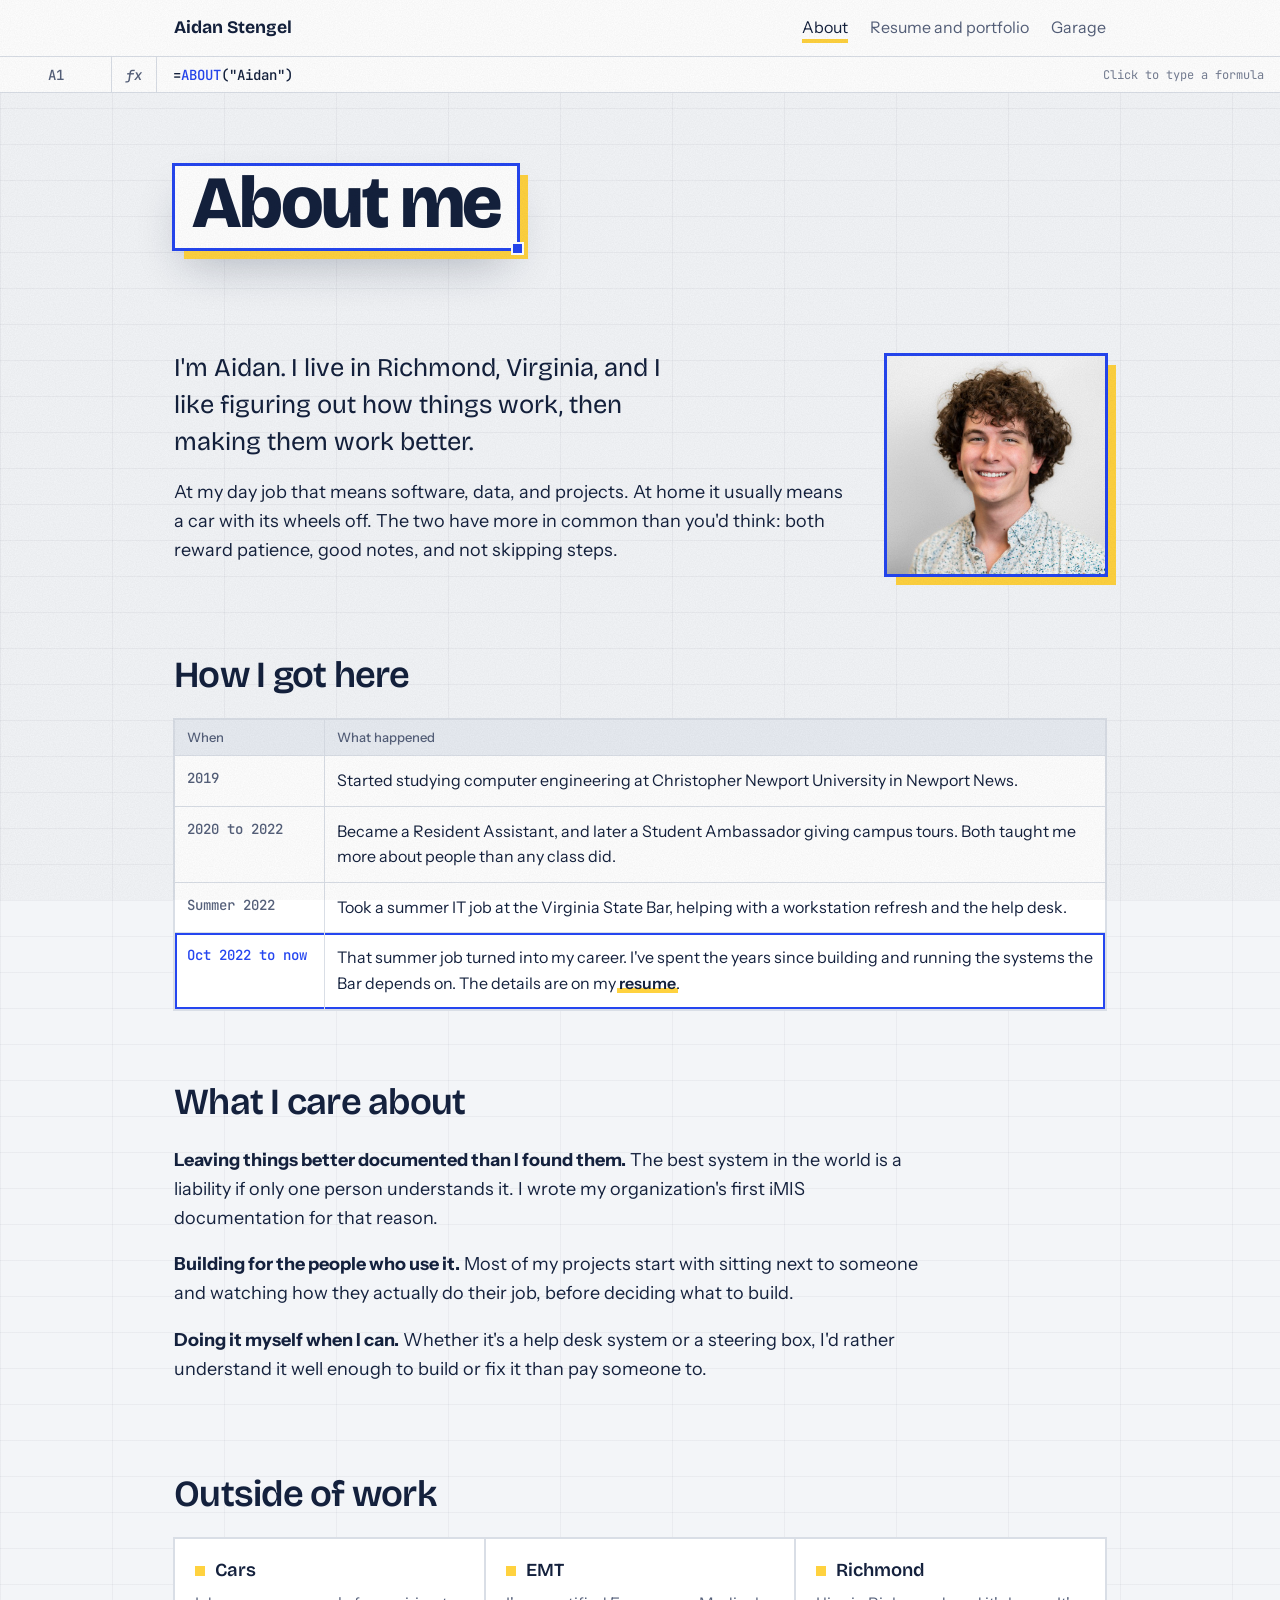
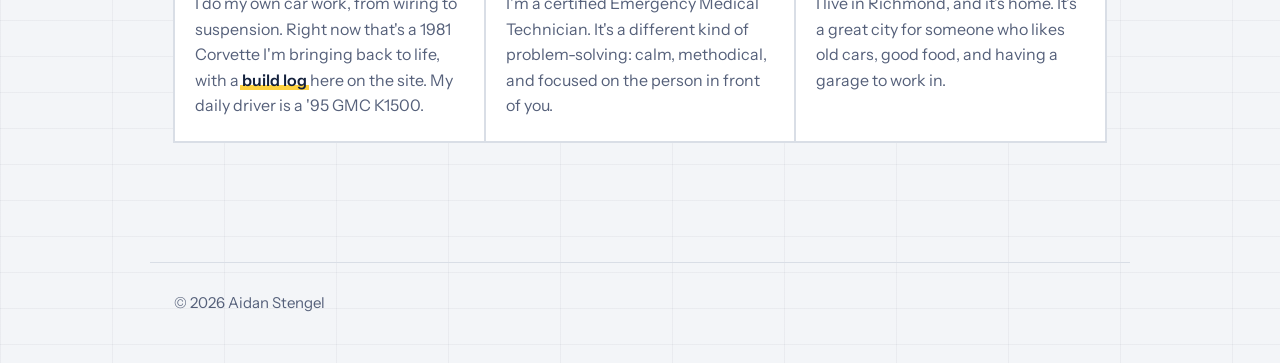
==== about/index.html @ f48df436 "Preview: About page (story, values, outside of work), About in nav and command bar Co-Authored-By: C" ====
<!DOCTYPE html>
<html lang="en">
<head>
  <meta charset="utf-8">
  <meta name="viewport" content="width=device-width, initial-scale=1">
  <title>About · Aidan Stengel</title>
  <meta name="description" content="Who Aidan Stengel is beyond the resume: how he got into IT, what he cares about, and what he does outside of work in Richmond, Virginia.">
  <meta property="og:type" content="profile">
  <meta property="og:site_name" content="Aidan Stengel">
  <meta property="og:title" content="About Aidan Stengel">
  <meta property="og:description" content="How I got here, what I care about, and what I do outside of work.">
  <meta property="og:url" content="https://aidanstengel.com/about/">
  <meta property="og:image" content="https://aidanstengel.com/assets/img/og.png">
  <meta name="twitter:card" content="summary_large_image">
  <link rel="canonical" href="https://aidanstengel.com/about/">
  <link rel="icon" href="/favicon.ico" sizes="48x48">
  <link rel="icon" href="/assets/img/favicon.svg" type="image/svg+xml">
  <link rel="icon" href="/assets/img/favicon-96.png" type="image/png" sizes="96x96">
  <link rel="apple-touch-icon" href="/assets/img/apple-touch-icon.png">
  <link rel="preconnect" href="https://fonts.googleapis.com">
  <link rel="preconnect" href="https://fonts.gstatic.com" crossorigin>
  <link href="https://fonts.googleapis.com/css2?family=Bricolage+Grotesque:opsz,wght@12..96,400;12..96,600;12..96,800&family=Instrument+Sans:wght@400;500;600&family=JetBrains+Mono:wght@400;500&display=swap" rel="stylesheet">
  <link rel="stylesheet" href="/assets/site.css">
  <style>
    .about-intro { display: grid; grid-template-columns: 1fr 220px; gap: 40px; align-items: start; }
    .about-intro img {
      width: 220px; height: 220px; object-fit: cover; margin-top: 6px;
      outline: 3px solid var(--cobalt); outline-offset: -1px; box-shadow: 10px 10px 0 var(--select);
    }
    .about-intro .lead { font: 400 clamp(1.3rem, 2.4vw, 1.6rem)/1.45 var(--display); margin: 0 0 18px; max-width: 32ch; }

    /* "How I got here" as a small timeline sheet */
    .path { width: 100%; border-collapse: collapse; background: #fff; box-shadow: 0 0 0 1px var(--grid); }
    .path th { text-align: left; font: 500 13px/1.3 var(--body); color: var(--soft); background: #E8ECF2; padding: 9px 12px; border: 1px solid var(--grid); }
    .path td { padding: 12px; border: 1px solid var(--grid); vertical-align: top; font-size: 16px; }
    .path td:first-child { width: 150px; font: 500 14px/1.5 var(--mono); color: var(--soft); white-space: nowrap; }
    .path tr.now td { box-shadow: inset 0 3px 0 -1px var(--cobalt), inset 0 -3px 0 -1px var(--cobalt); }
    .path tr.now td:first-child { box-shadow: inset 3px 3px 0 -1px var(--cobalt), inset 0 -3px 0 -1px var(--cobalt); color: var(--cobalt); }
    .path tr.now td:last-child { box-shadow: inset -3px 3px 0 -1px var(--cobalt), inset 0 -3px 0 -1px var(--cobalt); }

    /* Outside of work: a few cells, one per interest */
    .life { display: grid; grid-template-columns: repeat(auto-fit, minmax(260px, 1fr)); gap: 0; background: #fff; box-shadow: 0 0 0 1px var(--grid); }
    .life > div { padding: 20px 20px 22px; border: 1px solid var(--grid); }
    .life h3 { margin: 0 0 8px; font: 600 1.15rem/1.3 var(--display); display: flex; align-items: center; gap: 10px; }
    .life h3::before { content: ""; width: 10px; height: 10px; background: var(--select); flex: none; }
    .life p { margin: 0; color: var(--soft); font-size: 16px; }

    @media (max-width: 760px) {
      .about-intro { grid-template-columns: 1fr; }
      .about-intro img { width: 150px; height: 150px; order: -1; }
      .path td:first-child { width: auto; white-space: normal; }
    }
  </style>
</head>
<body>

<header class="topbar">
  <div class="in">
    <a class="home" href="/">Aidan Stengel</a>
    <nav aria-label="Site">
      <a href="/about/" aria-current="page">About</a>
      <a href="/resume/">Resume<span class="long"> and portfolio</span></a>
      <a href="/garage/">Garage</a>
    </nav>
  </div>
</header>

<div class="sheetbar" aria-hidden="true"><div class="ref">A1</div><div class="fx">fx</div><div class="expr">=<span class="fn">ABOUT</span>("Aidan")</div></div>

<div class="page-head">
  <h1>About me</h1>
</div>

<main>
  <section class="about-intro" aria-label="Introduction">
    <div class="prose">
      <p class="lead">I'm Aidan. I live in Richmond, Virginia, and I like figuring out how things work, then making them work better.</p>
      <p>At my day job that means software, data, and projects. At home it usually means a car with its wheels off. The two have more in common than you'd think: both reward patience, good notes, and not skipping steps.</p>
    </div>
    <img src="/assets/img/headshot.jpg" alt="Aidan Stengel" width="220" height="220">
  </section>

  <section aria-labelledby="path-h">
    <h2 id="path-h">How I got here</h2>
    <table class="path">
      <thead><tr><th scope="col">When</th><th scope="col">What happened</th></tr></thead>
      <tbody>
        <tr><td>2019</td><td>Started studying computer engineering at Christopher Newport University in Newport News.</td></tr>
        <tr><td>2020 to 2022</td><td>Became a Resident Assistant, and later a Student Ambassador giving campus tours. Both taught me more about people than any class did.</td></tr>
        <tr><td>Summer 2022</td><td>Took a summer IT job at the Virginia State Bar, helping with a workstation refresh and the help desk.</td></tr>
        <tr class="now"><td>Oct 2022 to now</td><td>That summer job turned into my career. I've spent the years since building and running the systems the Bar depends on. The details are on my <a href="/resume/">resume</a>.</td></tr>
      </tbody>
    </table>
  </section>

  <section class="prose" aria-labelledby="care-h">
    <h2 id="care-h">What I care about</h2>
    <p><strong>Leaving things better documented than I found them.</strong> The best system in the world is a liability if only one person understands it. I wrote my organization's first iMIS documentation for that reason.</p>
    <p><strong>Building for the people who use it.</strong> Most of my projects start with sitting next to someone and watching how they actually do their job, before deciding what to build.</p>
    <p><strong>Doing it myself when I can.</strong> Whether it's a help desk system or a steering box, I'd rather understand it well enough to build or fix it than pay someone to.</p>
  </section>

  <section aria-labelledby="life-h">
    <h2 id="life-h">Outside of work</h2>
    <div class="life">
      <div>
        <h3>Cars</h3>
        <p>I do my own car work, from wiring to suspension. Right now that's a 1981 Corvette I'm bringing back to life, with a <a href="/garage/">build log</a> here on the site. My daily driver is a '95 GMC K1500.</p>
      </div>
      <div>
        <h3>EMT</h3>
        <p>I'm a certified Emergency Medical Technician. It's a different kind of problem-solving: calm, methodical, and focused on the person in front of you.</p>
      </div>
      <div>
        <h3>Richmond</h3>
        <p>I live in Richmond, and it's home. It's a great city for someone who likes old cars, good food, and having a garage to work in.</p>
      </div>
    </div>
  </section>
</main>

<footer>
  <span>© <span id="yr"></span> Aidan Stengel</span>
</footer>
<script>document.getElementById('yr').textContent = new Date().getFullYear();</script>
<script src="/assets/cmdbar.js" defer></script>
</body>
</html>
---- assets/site.css ----
/* Shared styles for aidanstengel.com */
:root {
  --paper: #F3F5F8;
  --grid: #D9DEE6;
  --ink: #14213D;
  --soft: #55607A;
  --cobalt: #2546F0;
  --select: #FFD23F;
  --display: "Bricolage Grotesque", system-ui, sans-serif;
  --body: "Instrument Sans", system-ui, sans-serif;
  --mono: "JetBrains Mono", ui-monospace, Menlo, monospace;
}
* { box-sizing: border-box; }
html { -webkit-text-size-adjust: 100%; }
body {
  margin: 0; background: var(--paper); color: var(--ink);
  font: 400 18px/1.6 var(--body);
}
/* any link not styled elsewhere: ink with a yellow underline, never default blue */
a { color: var(--ink); text-decoration-color: var(--select); text-decoration-thickness: 3px; text-underline-offset: 4px; }
:focus-visible { outline: 3px solid var(--cobalt); outline-offset: 3px; }

/* Top bar used on inner pages */
.topbar {
  background: #fff; border-bottom: 1px solid var(--grid);
}
.topbar .in {
  max-width: 980px; margin: 0 auto; padding: 0 24px; height: 56px;
  display: flex; align-items: center; justify-content: space-between; gap: 16px;
}
.topbar .home { font: 700 1.1rem/1 var(--display); color: var(--ink); text-decoration: none; }
.topbar nav { display: flex; gap: 22px; }
.topbar nav a { color: var(--soft); text-decoration: none; font-size: 16px; }
.topbar nav a:hover, .topbar nav a[aria-current="page"] { color: var(--ink); }
.topbar nav a[aria-current="page"] { text-decoration: underline; text-decoration-color: var(--select); text-decoration-thickness: 4px; text-underline-offset: 6px; }

main { max-width: 980px; margin: 0 auto; padding: 0 24px; }
section { padding: 72px 0 0; }
h2 {
  font: 600 clamp(1.7rem, 3.4vw, 2.3rem)/1.1 var(--display);
  letter-spacing: -0.02em; margin: 0 0 24px;
}
.prose p { max-width: 62ch; margin: 0 0 18px; }

/* Row lists (table-like) */
.rows-list { border-top: 2px solid var(--ink); }
.row {
  display: grid; grid-template-columns: minmax(200px, 1fr) 2fr; gap: 24px;
  padding: 24px 0; border-bottom: 1px solid var(--grid);
}
.row h3 { font: 600 1.15rem/1.3 var(--display); margin: 0; }
.row p { margin: 0; color: var(--soft); max-width: 58ch; }
.row .meta { color: var(--soft); font-size: 15px; margin-top: 4px; }

.chips { display: flex; flex-wrap: wrap; gap: 10px 12px; list-style: none; padding: 0; margin: 0; }
.chips li { padding: 7px 14px; background: #fff; border: 1px solid var(--grid); font-size: 16px; }

.page-head { max-width: 980px; margin: 0 auto; padding: 72px 24px 0; }
.page-head h1 {
  font: 800 clamp(2.6rem, 7vw, 4.6rem)/0.95 var(--display);
  letter-spacing: -0.035em; margin: 0 0 16px;
}
.page-head p { color: var(--soft); margin: 0; max-width: 60ch; font-size: 1.15rem; }

footer {
  max-width: 980px; margin: 120px auto 0; padding: 28px 24px 48px;
  border-top: 1px solid var(--grid); color: var(--soft); font-size: 15px;
  display: flex; justify-content: space-between; flex-wrap: wrap; gap: 12px;
}
footer a { color: var(--soft); }

@media (max-width: 700px) {
  .row { grid-template-columns: 1fr; gap: 6px; }
  .topbar nav { gap: 16px; }
}

/* ---------- Garage / blog ---------- */
.spec { width: 100%; border-collapse: collapse; border-top: 2px solid var(--ink); font-size: 16px; }
.spec th, .spec td { text-align: left; vertical-align: top; padding: 12px 14px 12px 0; border-bottom: 1px solid var(--grid); }
.spec th { width: 32%; font: 600 15px/1.4 var(--body); color: var(--soft); }
.spec td { color: var(--ink); }

.stages { list-style: none; padding: 0; margin: 0; border-top: 2px solid var(--ink); counter-reset: st; }
.stages li { counter-increment: st; display: grid; grid-template-columns: 56px 1fr; gap: 16px; padding: 18px 0; border-bottom: 1px solid var(--grid); }
.stages li::before { content: counter(st); font: 800 2rem/1 var(--display); color: var(--cobalt); }
.stages li.now::before { background: var(--select); color: var(--ink); width: 44px; height: 44px; display: grid; place-items: center; }
.stages h3 { margin: 0 0 4px; font: 600 1.15rem/1.3 var(--display); }
.stages p { margin: 0; color: var(--soft); max-width: 62ch; }

.posts { list-style: none; padding: 0; margin: 0; border-top: 2px solid var(--ink); }
.posts li a { display: grid; grid-template-columns: 140px 1fr; gap: 20px; padding: 20px 0; border-bottom: 1px solid var(--grid); color: var(--ink); text-decoration: none; }
.posts time { color: var(--soft); font-size: 15px; padding-top: 3px; }
.posts h3 { margin: 0 0 4px; font: 600 1.25rem/1.25 var(--display); }
.posts p { margin: 0; color: var(--soft); }
.posts li a:hover h3 { text-decoration: underline; text-decoration-color: var(--cobalt); text-underline-offset: 4px; }

.article { max-width: 68ch; }
.article p, .article li { font-size: 19px; line-height: 1.7; }
.article h2 { margin-top: 48px; }
.article ul { padding-left: 22px; }
.article .byline { color: var(--soft); font-size: 16px; margin: 0 0 32px; }
.backlink {
  display: inline-block; margin-top: 48px; padding: 10px 18px; background: var(--ink); color: #fff;
  text-decoration: none; font-weight: 600; font-size: 16px; transition: transform .15s, box-shadow .15s;
}
.backlink:hover, .backlink:focus-visible { transform: translate(-2px, -2px); box-shadow: 4px 4px 0 var(--select); }

@media (max-width: 700px) {
  .posts li a { grid-template-columns: 1fr; gap: 4px; }
  .spec th { width: 40%; }
}

/* Photos */
.hero-photo { max-width: 980px; margin: 40px auto 0; padding: 0 24px; }
.hero-photo img { display: block; width: 100%; height: auto; max-height: 560px; object-fit: cover; border: 1px solid var(--grid); }
figure { margin: 32px 0; }
figure img { display: block; width: 100%; height: auto; border: 1px solid var(--grid); }
figcaption { color: var(--soft); font-size: 15px; margin-top: 8px; }
.gallery { display: grid; grid-template-columns: repeat(auto-fill, minmax(260px, 1fr)); gap: 16px; }
.gallery figure { margin: 0; }
.gallery img { aspect-ratio: 4 / 3; object-fit: cover; }
.thumb { width: 100%; max-width: 240px; height: auto; aspect-ratio: 4 / 3; object-fit: cover; border: 1px solid var(--grid); display: block; margin-top: 12px; }

/* Dyno chart */
.dyno { position: relative; margin: 32px 0; background: #fff; border: 1px solid var(--grid); padding: 18px 18px 14px; }
.dyno svg { display: block; width: 100%; height: auto; font-family: var(--body); }
.dyno .gl { stroke: var(--grid); stroke-width: 1; }
.dyno .base { stroke: var(--soft); stroke-width: 1; }
.dyno .ax { fill: var(--soft); font-size: 13px; }
.dyno .pk { fill: var(--ink); font-size: 14px; font-weight: 600; }
.dyno .lb { fill: var(--ink); font-size: 14px; }
.dyno .xh { stroke: var(--soft); stroke-width: 1; stroke-dasharray: 3 3; }
.dyno-legend { display: flex; gap: 20px; font-size: 15px; color: var(--ink); margin-bottom: 6px; }
.dyno-legend i { display: inline-block; width: 18px; height: 3px; vertical-align: middle; margin-right: 8px; border-radius: 2px; }
.dyno-tip { position: absolute; pointer-events: none; background: var(--ink); color: #fff; font-size: 14px; line-height: 1.45; padding: 8px 12px; min-width: 150px; }
.dyno figcaption { margin-top: 6px; }
.dyno-table { margin-top: 10px; font-size: 15px; }
.dyno-table summary { cursor: pointer; color: var(--cobalt); }
.dyno-table .spec { margin-top: 10px; font-size: 15px; }
.dyno-table .spec th { width: auto; }
.dyno-scroll { overflow-x: auto; }
@media (max-width: 700px) { .dyno-scroll svg { min-width: 620px; } .dyno { padding: 14px 12px 12px; } }

@media (max-width: 520px) { .topbar .long { display: none; } .topbar nav { gap: 16px; } }

/* Faint film grain over every page, so nothing reads as flat color */
body::after {
      content: ""; position: fixed; inset: 0; z-index: 60; pointer-events: none; opacity: .045;
      background-image: url("data:image/svg+xml,%3Csvg xmlns='http://www.w3.org/2000/svg' width='220' height='220'%3E%3Cfilter id='n'%3E%3CfeTurbulence type='fractalNoise' baseFrequency='.85' numOctaves='3' stitchTiles='stitch'/%3E%3CfeColorMatrix values='0 0 0 0 0 0 0 0 0 0 0 0 0 0 0 0 0 0 1.1 0'/%3E%3C/filter%3E%3Crect width='100%25' height='100%25' filter='url(%23n)'/%3E%3C/svg%3E");
    }
@media print { body::after { display: none; } }

/* ---------- Sheet look on every page ---------- */
body {
  background-image:
    linear-gradient(to right, rgba(20,33,61,.045) 1px, transparent 1px),
    linear-gradient(to bottom, rgba(20,33,61,.045) 1px, transparent 1px);
  background-size: 112px 36px;
}
.sheetbar {
  display: flex; height: 36px; background: #fff; border-bottom: 1px solid var(--grid);
  font: 500 14px/1 var(--mono); position: relative; z-index: 2;
}
.sheetbar .ref { width: 112px; flex: none; display: grid; place-items: center; border-right: 1px solid var(--grid); color: var(--soft); }
.sheetbar .fx { padding: 0 14px; display: grid; place-items: center; border-right: 1px solid var(--grid); color: var(--soft); font-style: italic; }
.sheetbar .expr { padding: 0 16px; display: flex; align-items: center; white-space: nowrap; overflow: hidden; color: var(--ink); }
.sheetbar .fn { color: var(--cobalt); }
/* page titles sit in a selected cell, like the name on the home page */
.page-head h1 {
  display: inline-block; background: #fff; padding: 4px 18px 10px;
  outline: 3px solid var(--cobalt); outline-offset: -1px;
  box-shadow: 10px 10px 0 var(--select), 0 24px 48px -12px rgba(20,33,61,.3);
  margin-bottom: 28px; position: relative;
}
.page-head h1::after { content: ""; position: absolute; right: -6px; bottom: -6px; width: 9px; height: 9px; background: var(--cobalt); border: 2px solid #fff; }
@media (max-width: 700px) { .sheetbar .ref { width: 64px; } .sheetbar { font-size: 12.5px; } }
@media print { .sheetbar { display: none; } body { background-image: none; } .page-head h1 { outline: none; box-shadow: none; padding: 0; background: none; } .page-head h1::after { display: none; } }

/* ---------- Case studies ---------- */
.cs-meta { width: 100%; border-collapse: collapse; table-layout: fixed; background: #fff; box-shadow: 0 0 0 1px var(--grid); margin-top: 8px; }
.cs-meta th { font: 500 13px/1.3 var(--body); color: var(--soft); text-align: left; padding: 9px 12px; background: #E8ECF2; border: 1px solid var(--grid); }
.cs-meta td { padding: 12px; border: 1px solid var(--grid); font-size: 16px; vertical-align: top; }
.cs h2 { margin-top: 0; }
.cs .prose p, .cs .prose li { max-width: 66ch; }
.cs .prose ul { padding-left: 22px; }
.versions { list-style: none; padding: 0; margin: 0; display: grid; grid-template-columns: repeat(auto-fit, minmax(240px, 1fr)); gap: 0; box-shadow: 0 0 0 1px var(--grid); background: #fff; }
.versions li { padding: 18px 18px 20px; border: 1px solid var(--grid); }
.versions b { display: block; font: 800 1.6rem/1 var(--display); color: var(--cobalt); margin-bottom: 6px; }
.versions h3 { margin: 0 0 6px; font: 600 1.1rem/1.3 var(--display); }
.versions p { margin: 0; color: var(--soft); font-size: 16px; }
.versions li.now { box-shadow: inset 0 0 0 3px var(--cobalt); }
.todo { background: #FFF3C4; box-shadow: inset 0 -2px 0 var(--select); padding: 0 4px; font-style: normal; color: #6B4E00; }
.cs-next { margin-top: 56px; padding-top: 24px; border-top: 1px solid var(--grid); color: var(--soft); }
@media (max-width: 700px) {
  .cs-meta, .cs-meta tbody, .cs-meta tr { display: block; }
  .cs-meta thead { display: none; }
  .cs-meta td { display: block; border-top: 0; }
  .cs-meta td::before { content: attr(data-label); display: block; font: 500 12px/1.3 var(--body); color: var(--soft); margin-bottom: 4px; }
}
@media print { .todo { background: none; box-shadow: none; } }

/* ---------- Text links: ink with a yellow cell-highlight underline ---------- */
:is(p, li, td, figcaption, summary) > a:not([class]):not(.posts a):not(.item > a) {
  color: var(--ink);
  font-weight: 600;
  text-decoration: none;
  background-image: linear-gradient(var(--select), var(--select));
  background-repeat: no-repeat;
  background-position: 0 100%;
  background-size: 100% 0.32em;
  padding: 0 0.12em;
  margin: 0 -0.12em;
  transition: background-size .18s ease;
}
:is(p, li, td, figcaption, summary) > a:not([class]):not(.posts a):not(.item > a):hover,
:is(p, li, td, figcaption, summary) > a:not([class]):not(.posts a):not(.item > a):focus-visible {
  background-size: 100% 100%;
}
@media print {
  :is(p, li, td, figcaption, summary) > a { background: none !important; font-weight: inherit; }
}

/* ---------- Command bar (the formula bar works) ---------- */
.cmd-ready { position: relative; cursor: text; z-index: 30; }
.cmd-ready:focus-visible { outline: 3px solid var(--cobalt); outline-offset: -3px; }
.cmd-hint { margin-left: auto; padding: 0 16px; display: flex; align-items: center; font: 400 12px/1 var(--mono); color: var(--soft); white-space: nowrap; opacity: .8; }
.cmd-ready:hover .cmd-hint { color: var(--cobalt); opacity: 1; }
.cmd-open .cmd-hint { display: none; }
.cmd-open { box-shadow: inset 0 -2px 0 var(--cobalt); }
.cmd-input { width: 100%; min-width: 16ch; border: 0; outline: 0; background: transparent; font: inherit; color: var(--ink); padding: 0; }
.cmd-pop {
  position: absolute; top: 100%; left: 0; width: min(620px, 100%); z-index: 40;
  background: #fff; box-shadow: 0 0 0 1px var(--grid), 0 18px 40px -12px rgba(20,33,61,.35);
}
.cmd-list { list-style: none; margin: 0; padding: 4px 0; max-height: 60vh; overflow: auto; }
.cmd-list li { display: flex; gap: 14px; align-items: baseline; padding: 8px 14px; cursor: pointer; }
.cmd-list li code { font: 500 14px/1.3 var(--mono); color: var(--cobalt); white-space: nowrap; }
.cmd-list li span { font: 400 14px/1.3 var(--body); color: var(--soft); }
.cmd-list li:hover, .cmd-list li.on { background: #FFF3C4; }
.cmd-msg { font: 500 13px/1.4 var(--mono); color: var(--soft); padding: 0 14px; }
.cmd-msg:not(:empty) { padding: 8px 14px 10px; border-top: 1px solid var(--grid); }
.cmd-msg.err { color: #B42318; }
.cmd-msg.ok { color: #1a7f37; }
@media (max-width: 700px) { .cmd-hint { display: none; } .cmd-list li { flex-direction: column; gap: 2px; } }
@media print { .cmd-hint, .cmd-pop { display: none !important; } }

/* ---------- Diagrams ---------- */
.diagram { margin: 8px 0 0; }
.diagram-scroll { overflow-x: auto; box-shadow: 0 0 0 1px var(--grid); background: #F8F9FB; }
.diagram svg { display: block; width: 100%; height: auto; min-width: 640px; font-family: var(--body); }
.diagram .t { font: 600 16px var(--display); fill: #14213D; }
.diagram .s { font: 400 13.5px var(--body); fill: #55607A; }
.diagram .l { font: 500 12.5px var(--mono); fill: #2546F0; }
.diagram .a { stroke: #14213D; stroke-width: 1.6; }
.diagram figcaption { margin-top: 8px; }

/* ---------- Interaction motion: only in response to a click, tap, or keypress ---------- */
:root { --ease-out: cubic-bezier(.22, 1, .36, 1); --ease-in: cubic-bezier(.55, 0, 1, .45); }

/* Command bar dropdown: grows out of the bar (enter 180ms, exit ~20% shorter) */
.cmd-pop { transform-origin: 0 0; animation: pop-in 180ms var(--ease-out) both; }
.cmd-pop.closing { animation: pop-out 140ms var(--ease-in) both; }
@keyframes pop-in { from { opacity: 0; transform: scale(.95) translateY(-4px); } to { opacity: 1; transform: none; } }
@keyframes pop-out { from { opacity: 1; transform: none; } to { opacity: 0; transform: scale(.95) translateY(-4px); } }
/* rows settle in one after another, 30ms apart */
.cmd-list li { animation: row-in 200ms var(--ease-out) both; animation-delay: calc(var(--i, 0) * 30ms); }
@keyframes row-in { from { opacity: 0; transform: translateY(-3px); } to { opacity: 1; transform: none; } }
/* success pulse */
.cmd-msg.ok, .cmd-msg.err { animation: pulse 420ms var(--ease-out); }
@keyframes pulse { 0% { background: #FFE88A; } 100% { background: transparent; } }

/* Press feedback: scale to 0.97 while held */
.btn, .backlink, .work-item, .cmd-list li { transition-property: transform, box-shadow, background-color; transition-duration: 160ms; transition-timing-function: var(--ease-out); }
.btn:active, .backlink:active { transform: scale(.97) !important; box-shadow: none !important; transition-duration: 80ms; }
.work-item:active { transform: scale(.985) !important; transition-duration: 80ms; }

@media (prefers-reduced-motion: reduce) {
  .cmd-pop, .cmd-pop.closing, .cmd-list li, .cmd-msg.ok, .cmd-msg.err { animation: none !important; }
  .btn:active, .backlink:active, .work-item:active { transform: none !important; }
}
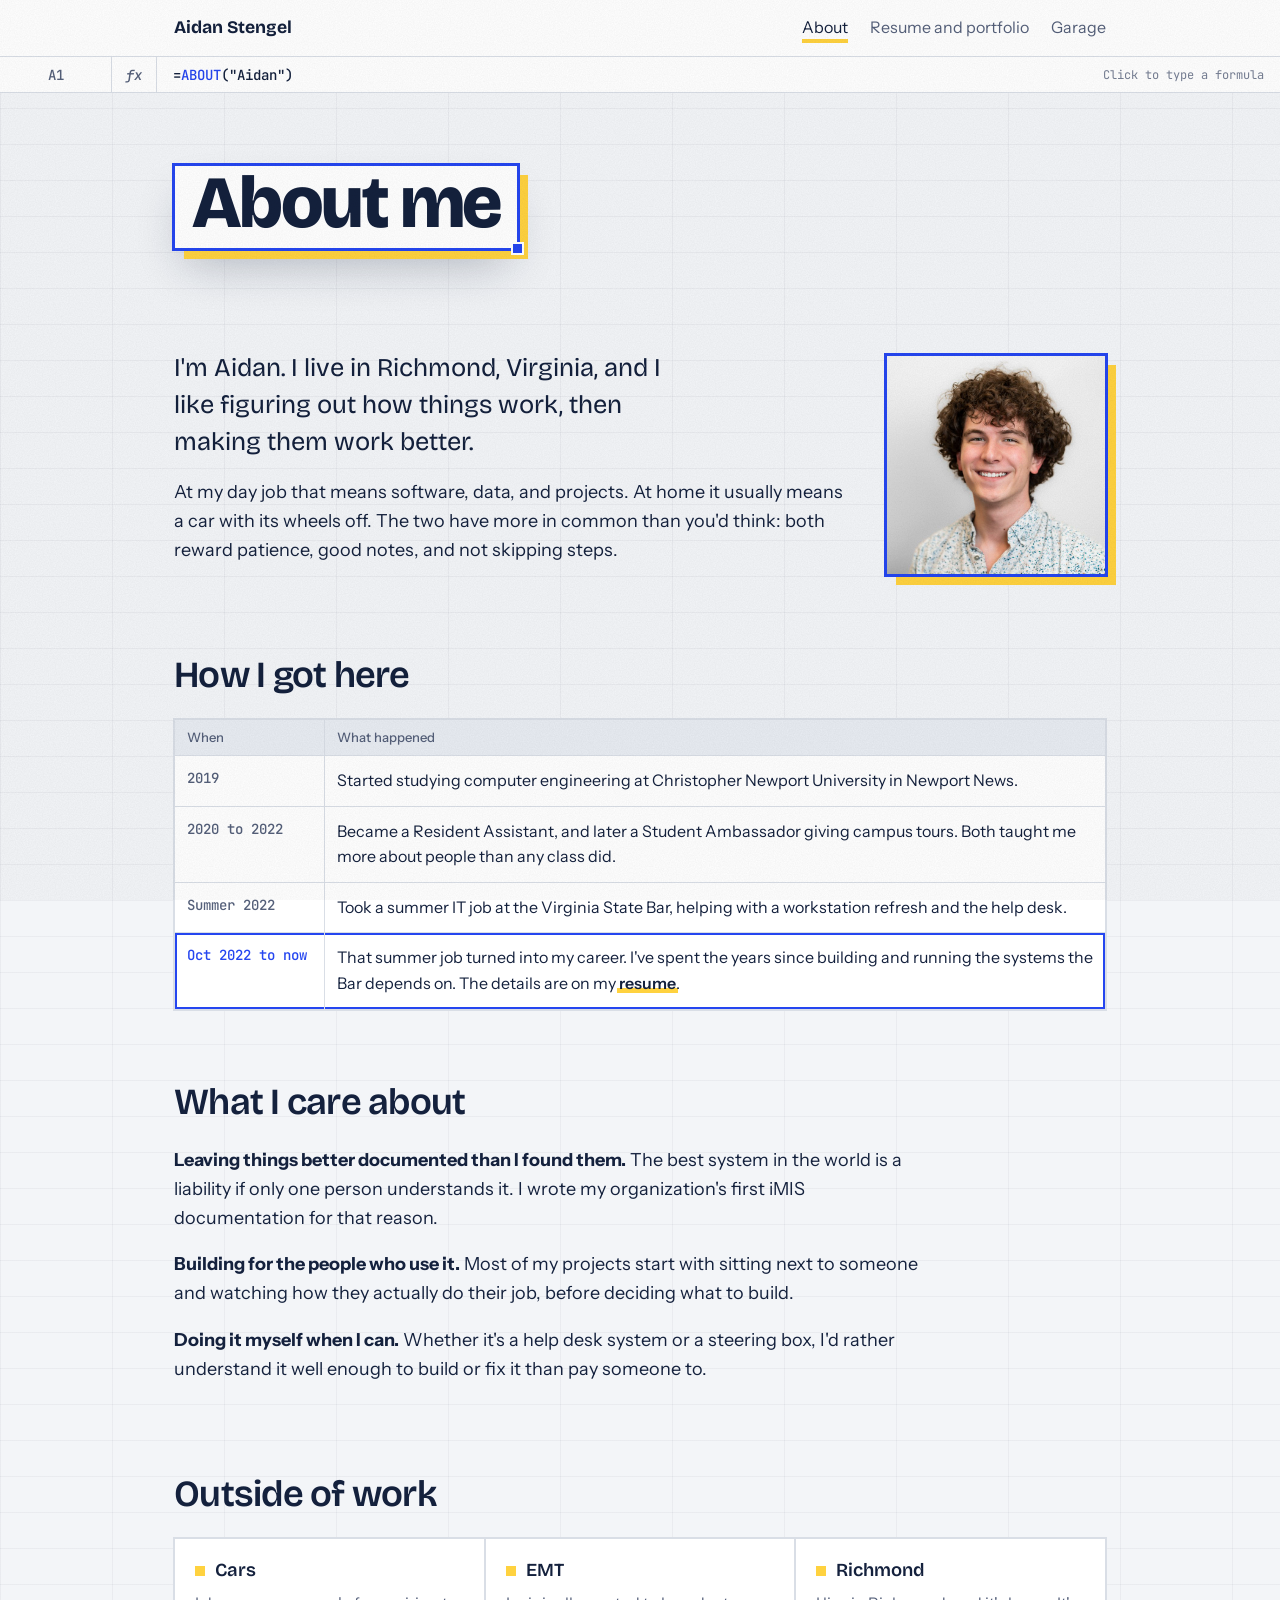
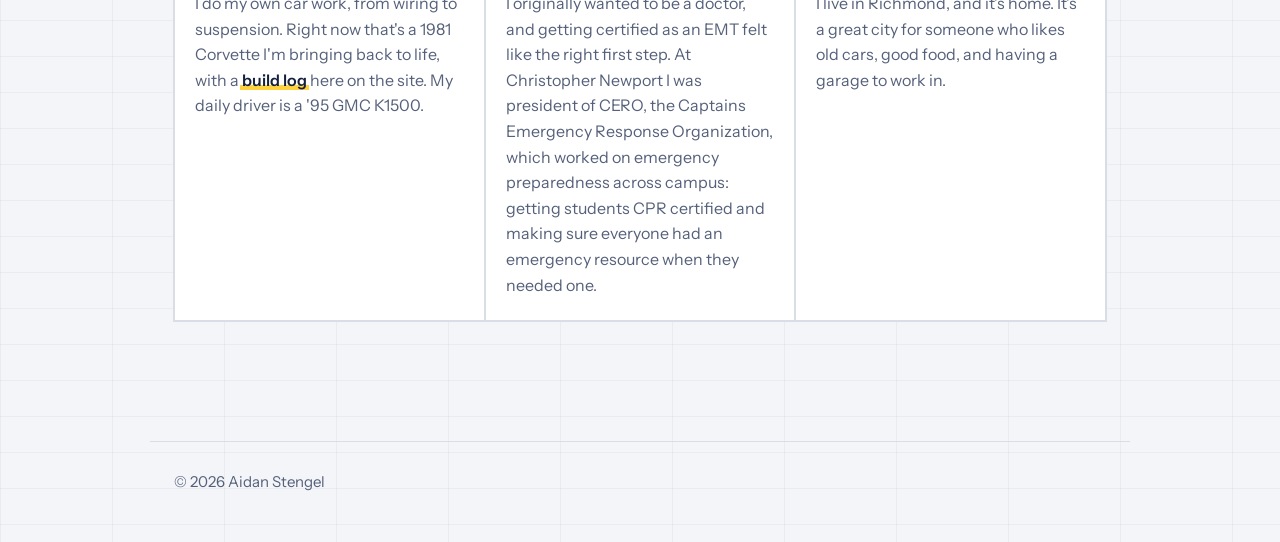
==== commit f1d4f636: "About: EMT story and CERO Co-Authored-By: Claude Opus 5.5 <noreply@anthropic.com> Claude-Session: ht" ====
--- a/about/index.html
+++ b/about/index.html
@@ -109,7 +109,7 @@
       </div>
       <div>
         <h3>EMT</h3>
-        <p>I'm a certified Emergency Medical Technician. It's a different kind of problem-solving: calm, methodical, and focused on the person in front of you.</p>
+        <p>I originally wanted to be a doctor, and getting certified as an EMT felt like the right first step. At Christopher Newport I was president of CERO, the Captains Emergency Response Organization, which worked on emergency preparedness across campus: getting students CPR certified and making sure everyone had an emergency resource when they needed one.</p>
       </div>
       <div>
         <h3>Richmond</h3>
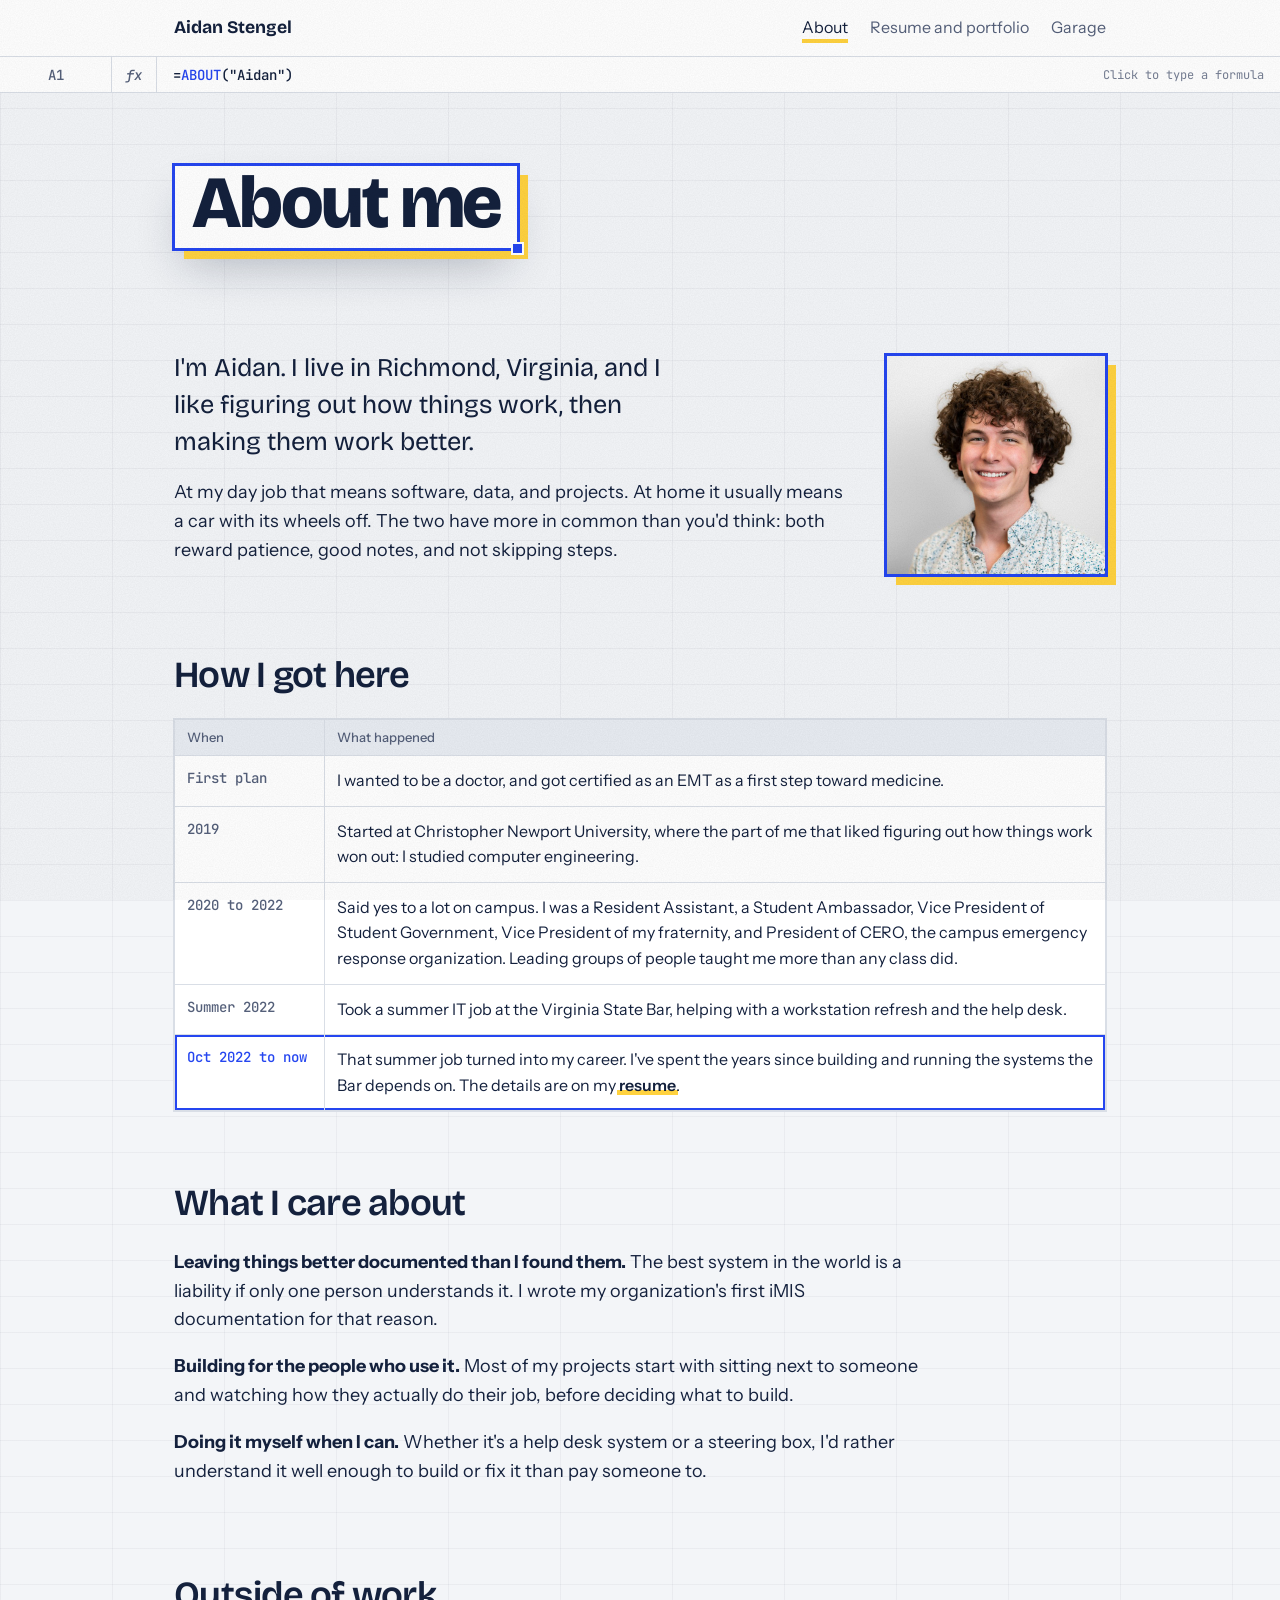
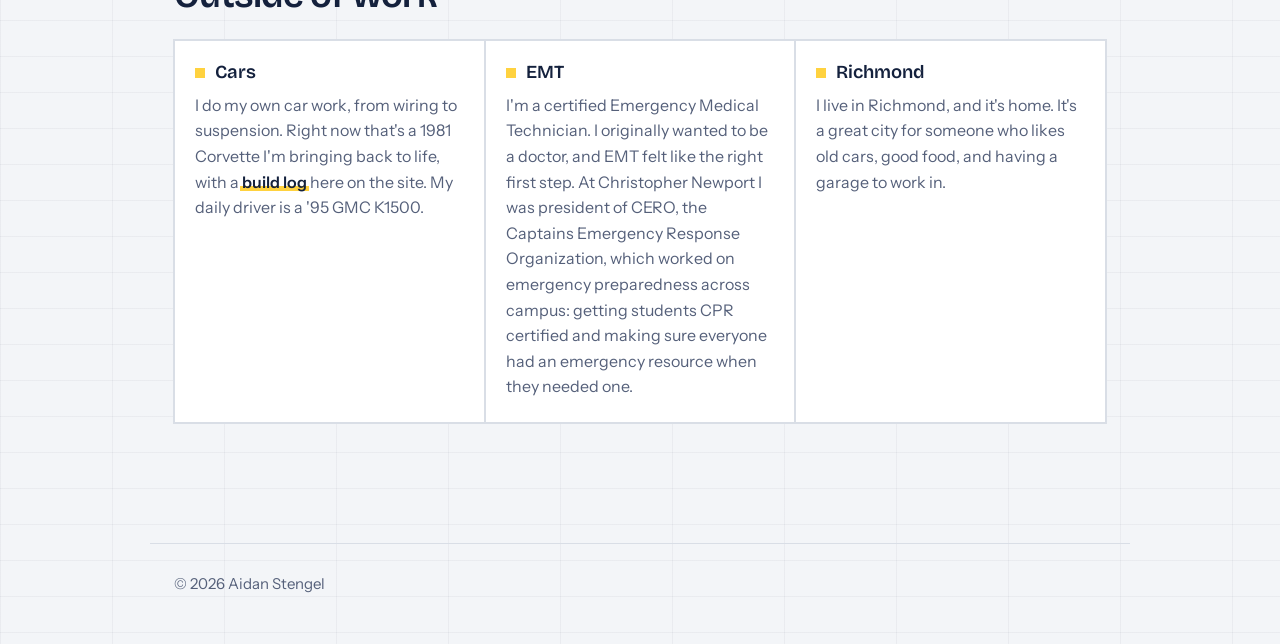
==== commit 46290771: "About: pre-med story and campus leadership; resume: campus leadership line Co-Authored-By: Claude Op" ====
--- a/about/index.html
+++ b/about/index.html
@@ -85,8 +85,9 @@
     <table class="path">
       <thead><tr><th scope="col">When</th><th scope="col">What happened</th></tr></thead>
       <tbody>
-        <tr><td>2019</td><td>Started studying computer engineering at Christopher Newport University in Newport News.</td></tr>
-        <tr><td>2020 to 2022</td><td>Became a Resident Assistant, and later a Student Ambassador giving campus tours. Both taught me more about people than any class did.</td></tr>
+        <tr><td>First plan</td><td>I wanted to be a doctor, and got certified as an EMT as a first step toward medicine.</td></tr>
+        <tr><td>2019</td><td>Started at Christopher Newport University, where the part of me that liked figuring out how things work won out: I studied computer engineering.</td></tr>
+        <tr><td>2020 to 2022</td><td>Said yes to a lot on campus. I was a Resident Assistant, a Student Ambassador, Vice President of Student Government, Vice President of my fraternity, and President of CERO, the campus emergency response organization. Leading groups of people taught me more than any class did.</td></tr>
         <tr><td>Summer 2022</td><td>Took a summer IT job at the Virginia State Bar, helping with a workstation refresh and the help desk.</td></tr>
         <tr class="now"><td>Oct 2022 to now</td><td>That summer job turned into my career. I've spent the years since building and running the systems the Bar depends on. The details are on my <a href="/resume/">resume</a>.</td></tr>
       </tbody>
@@ -109,7 +110,7 @@
       </div>
       <div>
         <h3>EMT</h3>
-        <p>I originally wanted to be a doctor, and getting certified as an EMT felt like the right first step. At Christopher Newport I was president of CERO, the Captains Emergency Response Organization, which worked on emergency preparedness across campus: getting students CPR certified and making sure everyone had an emergency resource when they needed one.</p>
+        <p>I'm a certified Emergency Medical Technician. I originally wanted to be a doctor, and EMT felt like the right first step. At Christopher Newport I was president of CERO, the Captains Emergency Response Organization, which worked on emergency preparedness across campus: getting students CPR certified and making sure everyone had an emergency resource when they needed one.</p>
       </div>
       <div>
         <h3>Richmond</h3>
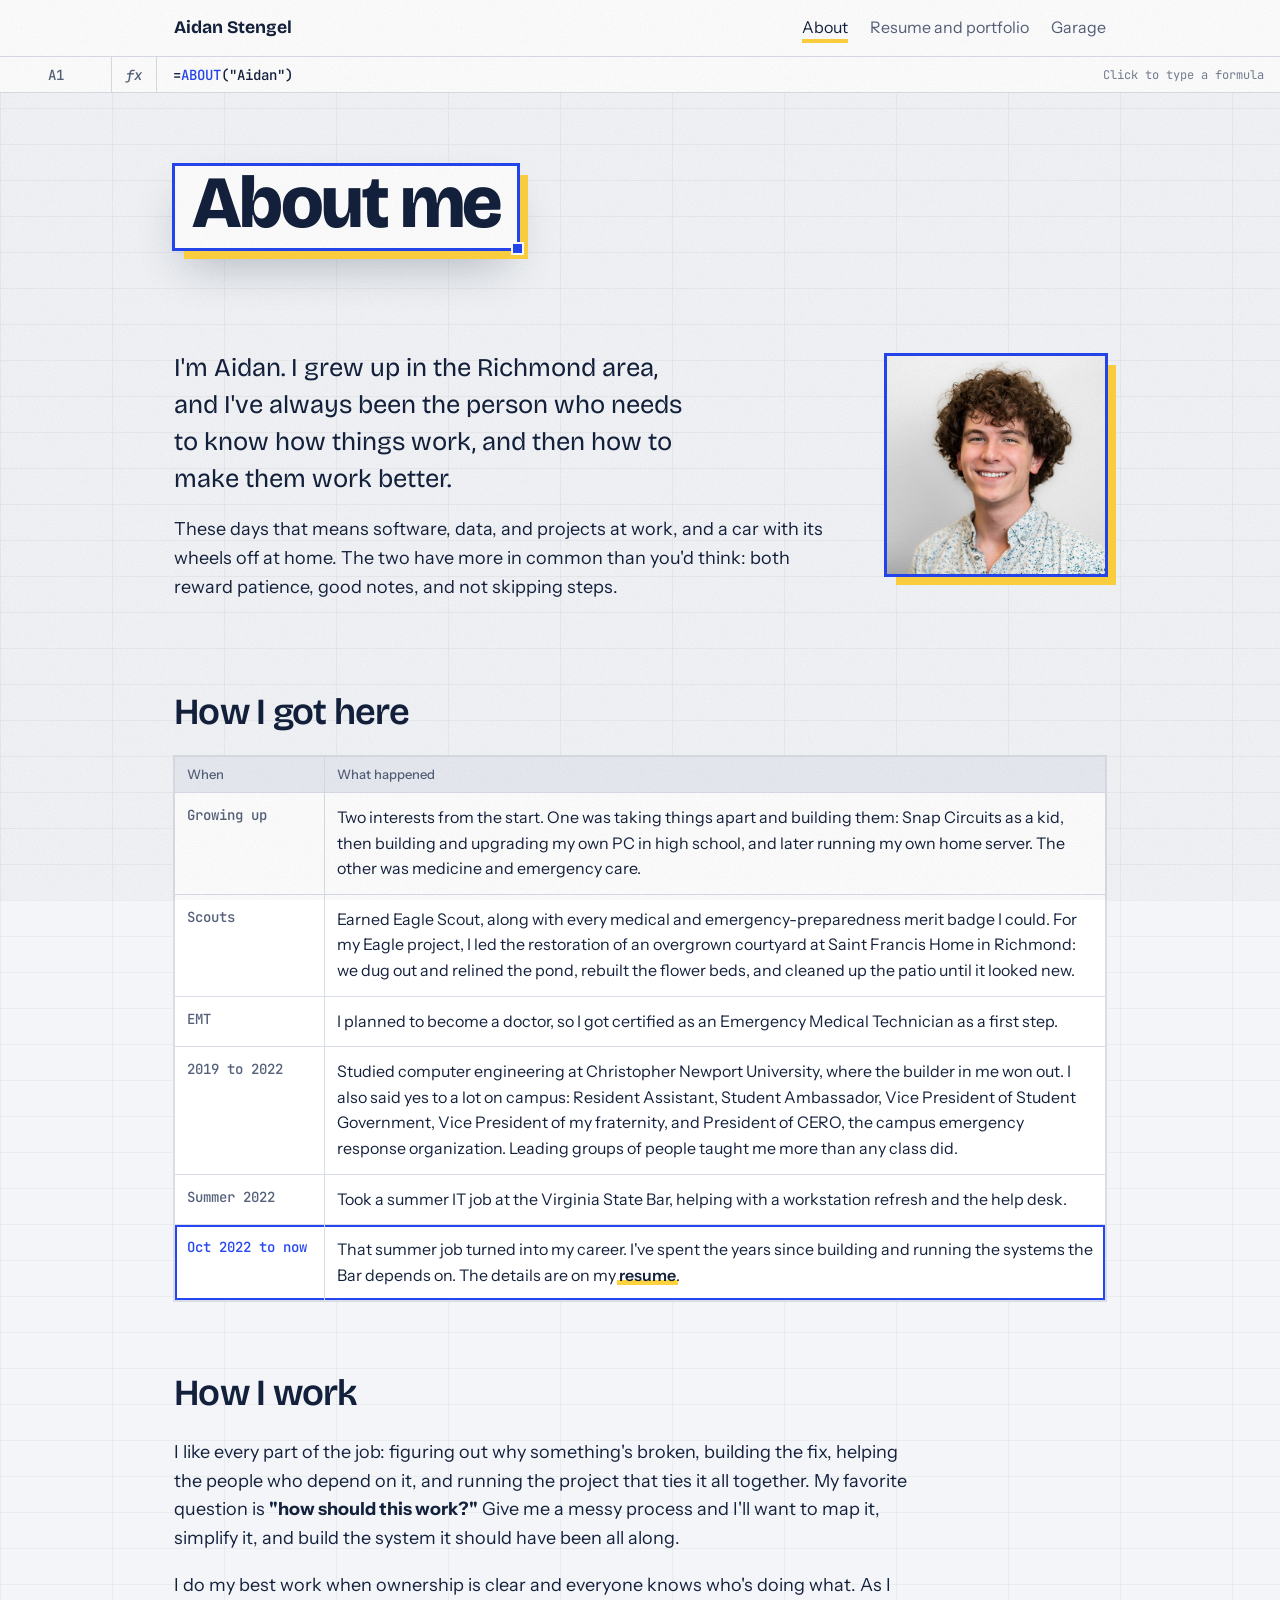
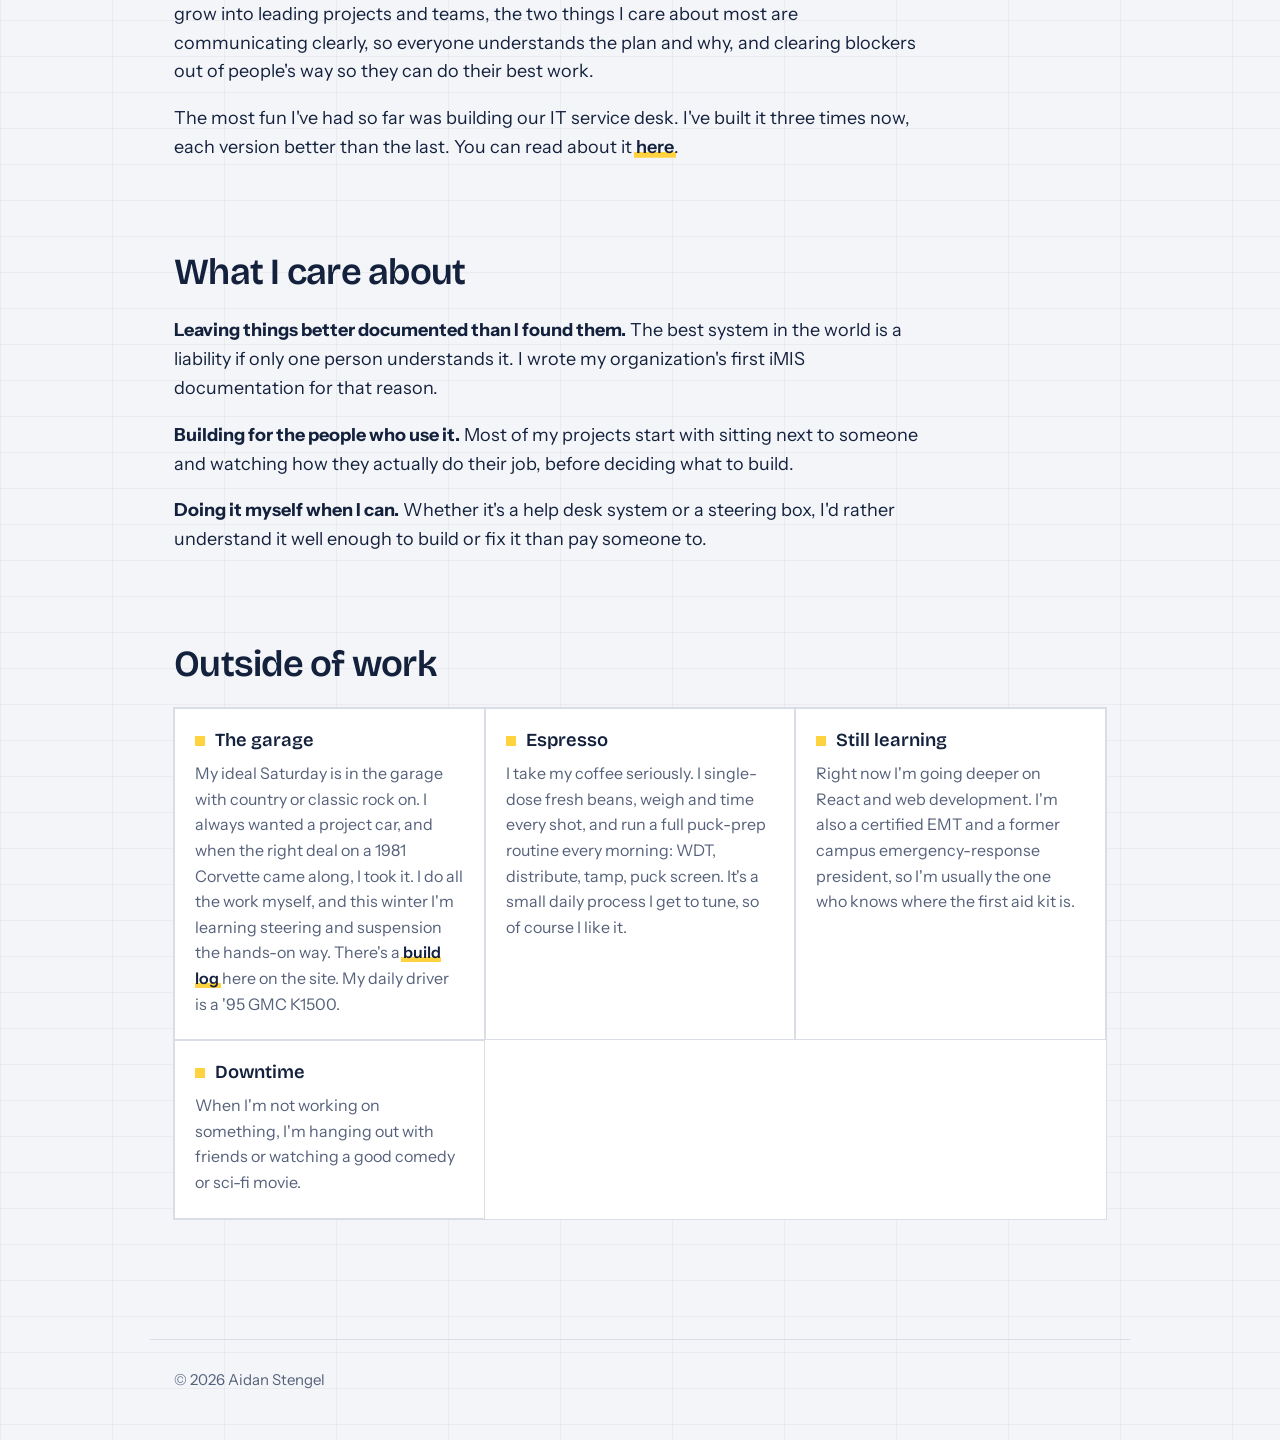
==== commit d32ff914: "About page rewritten from Aidan's answers (no sensitive or third-party details) Co-Authored-By: Clau" ====
--- a/about/index.html
+++ b/about/index.html
@@ -4,7 +4,7 @@
   <meta charset="utf-8">
   <meta name="viewport" content="width=device-width, initial-scale=1">
   <title>About · Aidan Stengel</title>
-  <meta name="description" content="Who Aidan Stengel is beyond the resume: how he got into IT, what he cares about, and what he does outside of work in Richmond, Virginia.">
+  <meta name="description" content="Who Aidan Stengel is beyond the resume: Eagle Scout, EMT, campus leader, systems builder, Corvette restorer, and espresso nerd from Richmond, Virginia.">
   <meta property="og:type" content="profile">
   <meta property="og:site_name" content="Aidan Stengel">
   <meta property="og:title" content="About Aidan Stengel">
@@ -74,8 +74,8 @@
 <main>
   <section class="about-intro" aria-label="Introduction">
     <div class="prose">
-      <p class="lead">I'm Aidan. I live in Richmond, Virginia, and I like figuring out how things work, then making them work better.</p>
-      <p>At my day job that means software, data, and projects. At home it usually means a car with its wheels off. The two have more in common than you'd think: both reward patience, good notes, and not skipping steps.</p>
+      <p class="lead">I'm Aidan. I grew up in the Richmond area, and I've always been the person who needs to know how things work, and then how to make them work better.</p>
+      <p>These days that means software, data, and projects at work, and a car with its wheels off at home. The two have more in common than you'd think: both reward patience, good notes, and not skipping steps.</p>
     </div>
     <img src="/assets/img/headshot.jpg" alt="Aidan Stengel" width="220" height="220">
   </section>
@@ -85,13 +85,21 @@
     <table class="path">
       <thead><tr><th scope="col">When</th><th scope="col">What happened</th></tr></thead>
       <tbody>
-        <tr><td>First plan</td><td>I wanted to be a doctor, and got certified as an EMT as a first step toward medicine.</td></tr>
-        <tr><td>2019</td><td>Started at Christopher Newport University, where the part of me that liked figuring out how things work won out: I studied computer engineering.</td></tr>
-        <tr><td>2020 to 2022</td><td>Said yes to a lot on campus. I was a Resident Assistant, a Student Ambassador, Vice President of Student Government, Vice President of my fraternity, and President of CERO, the campus emergency response organization. Leading groups of people taught me more than any class did.</td></tr>
+        <tr><td>Growing up</td><td>Two interests from the start. One was taking things apart and building them: Snap Circuits as a kid, then building and upgrading my own PC in high school, and later running my own home server. The other was medicine and emergency care.</td></tr>
+        <tr><td>Scouts</td><td>Earned Eagle Scout, along with every medical and emergency-preparedness merit badge I could. For my Eagle project, I led the restoration of an overgrown courtyard at Saint Francis Home in Richmond: we dug out and relined the pond, rebuilt the flower beds, and cleaned up the patio until it looked new.</td></tr>
+        <tr><td>EMT</td><td>I planned to become a doctor, so I got certified as an Emergency Medical Technician as a first step.</td></tr>
+        <tr><td>2019 to 2022</td><td>Studied computer engineering at Christopher Newport University, where the builder in me won out. I also said yes to a lot on campus: Resident Assistant, Student Ambassador, Vice President of Student Government, Vice President of my fraternity, and President of CERO, the campus emergency response organization. Leading groups of people taught me more than any class did.</td></tr>
         <tr><td>Summer 2022</td><td>Took a summer IT job at the Virginia State Bar, helping with a workstation refresh and the help desk.</td></tr>
         <tr class="now"><td>Oct 2022 to now</td><td>That summer job turned into my career. I've spent the years since building and running the systems the Bar depends on. The details are on my <a href="/resume/">resume</a>.</td></tr>
       </tbody>
     </table>
+  </section>
+
+  <section class="prose" aria-labelledby="work-h">
+    <h2 id="work-h">How I work</h2>
+    <p>I like every part of the job: figuring out why something's broken, building the fix, helping the people who depend on it, and running the project that ties it all together. My favorite question is <strong>"how should this work?"</strong> Give me a messy process and I'll want to map it, simplify it, and build the system it should have been all along.</p>
+    <p>I do my best work when ownership is clear and everyone knows who's doing what. As I grow into leading projects and teams, the two things I care about most are communicating clearly, so everyone understands the plan and why, and clearing blockers out of people's way so they can do their best work.</p>
+    <p>The most fun I've had so far was building our IT service desk. I've built it three times now, each version better than the last. You can read about it <a href="/work/service-desk/">here</a>.</p>
   </section>
 
   <section class="prose" aria-labelledby="care-h">
@@ -105,16 +113,20 @@
     <h2 id="life-h">Outside of work</h2>
     <div class="life">
       <div>
-        <h3>Cars</h3>
-        <p>I do my own car work, from wiring to suspension. Right now that's a 1981 Corvette I'm bringing back to life, with a <a href="/garage/">build log</a> here on the site. My daily driver is a '95 GMC K1500.</p>
+        <h3>The garage</h3>
+        <p>My ideal Saturday is in the garage with country or classic rock on. I always wanted a project car, and when the right deal on a 1981 Corvette came along, I took it. I do all the work myself, and this winter I'm learning steering and suspension the hands-on way. There's a <a href="/garage/">build log</a> here on the site. My daily driver is a '95 GMC K1500.</p>
       </div>
       <div>
-        <h3>EMT</h3>
-        <p>I'm a certified Emergency Medical Technician. I originally wanted to be a doctor, and EMT felt like the right first step. At Christopher Newport I was president of CERO, the Captains Emergency Response Organization, which worked on emergency preparedness across campus: getting students CPR certified and making sure everyone had an emergency resource when they needed one.</p>
+        <h3>Espresso</h3>
+        <p>I take my coffee seriously. I single-dose fresh beans, weigh and time every shot, and run a full puck-prep routine every morning: WDT, distribute, tamp, puck screen. It's a small daily process I get to tune, so of course I like it.</p>
       </div>
       <div>
-        <h3>Richmond</h3>
-        <p>I live in Richmond, and it's home. It's a great city for someone who likes old cars, good food, and having a garage to work in.</p>
+        <h3>Still learning</h3>
+        <p>Right now I'm going deeper on React and web development. I'm also a certified EMT and a former campus emergency-response president, so I'm usually the one who knows where the first aid kit is.</p>
+      </div>
+      <div>
+        <h3>Downtime</h3>
+        <p>When I'm not working on something, I'm hanging out with friends or watching a good comedy or sci-fi movie.</p>
       </div>
     </div>
   </section>
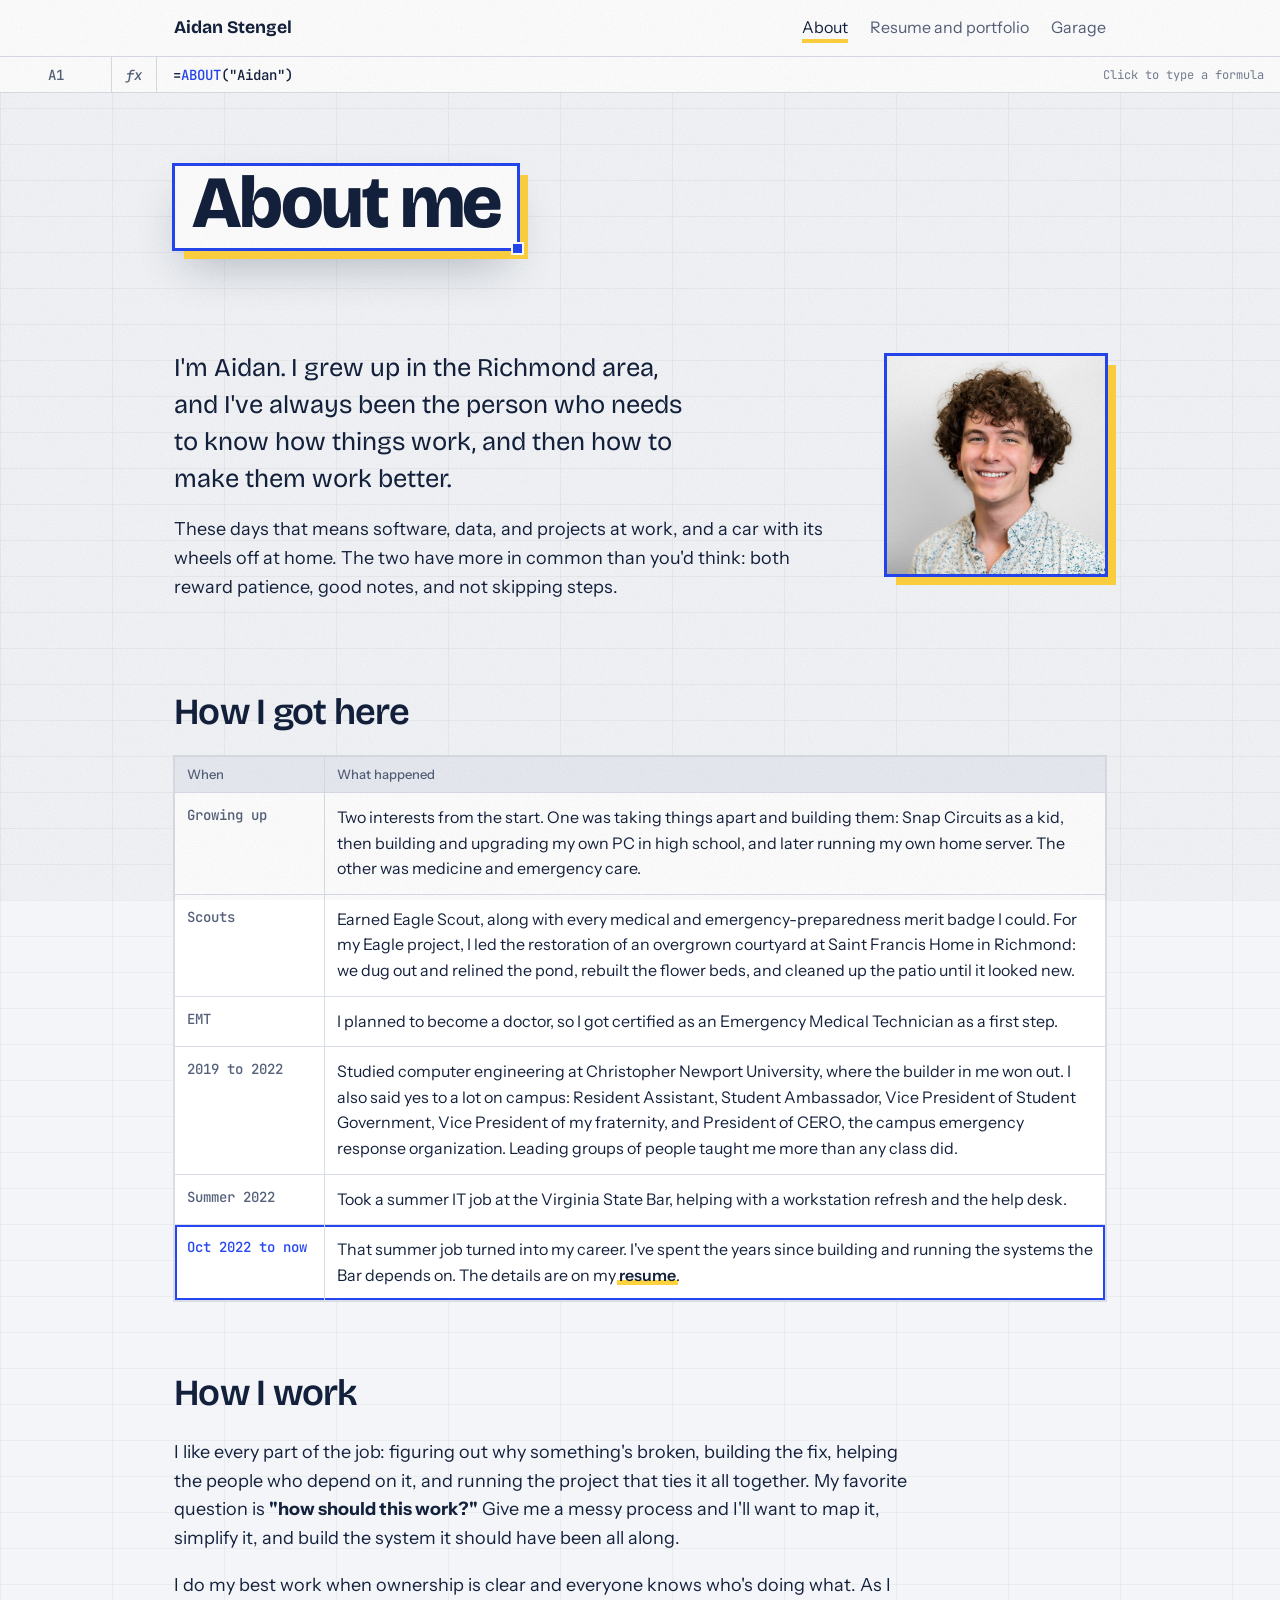
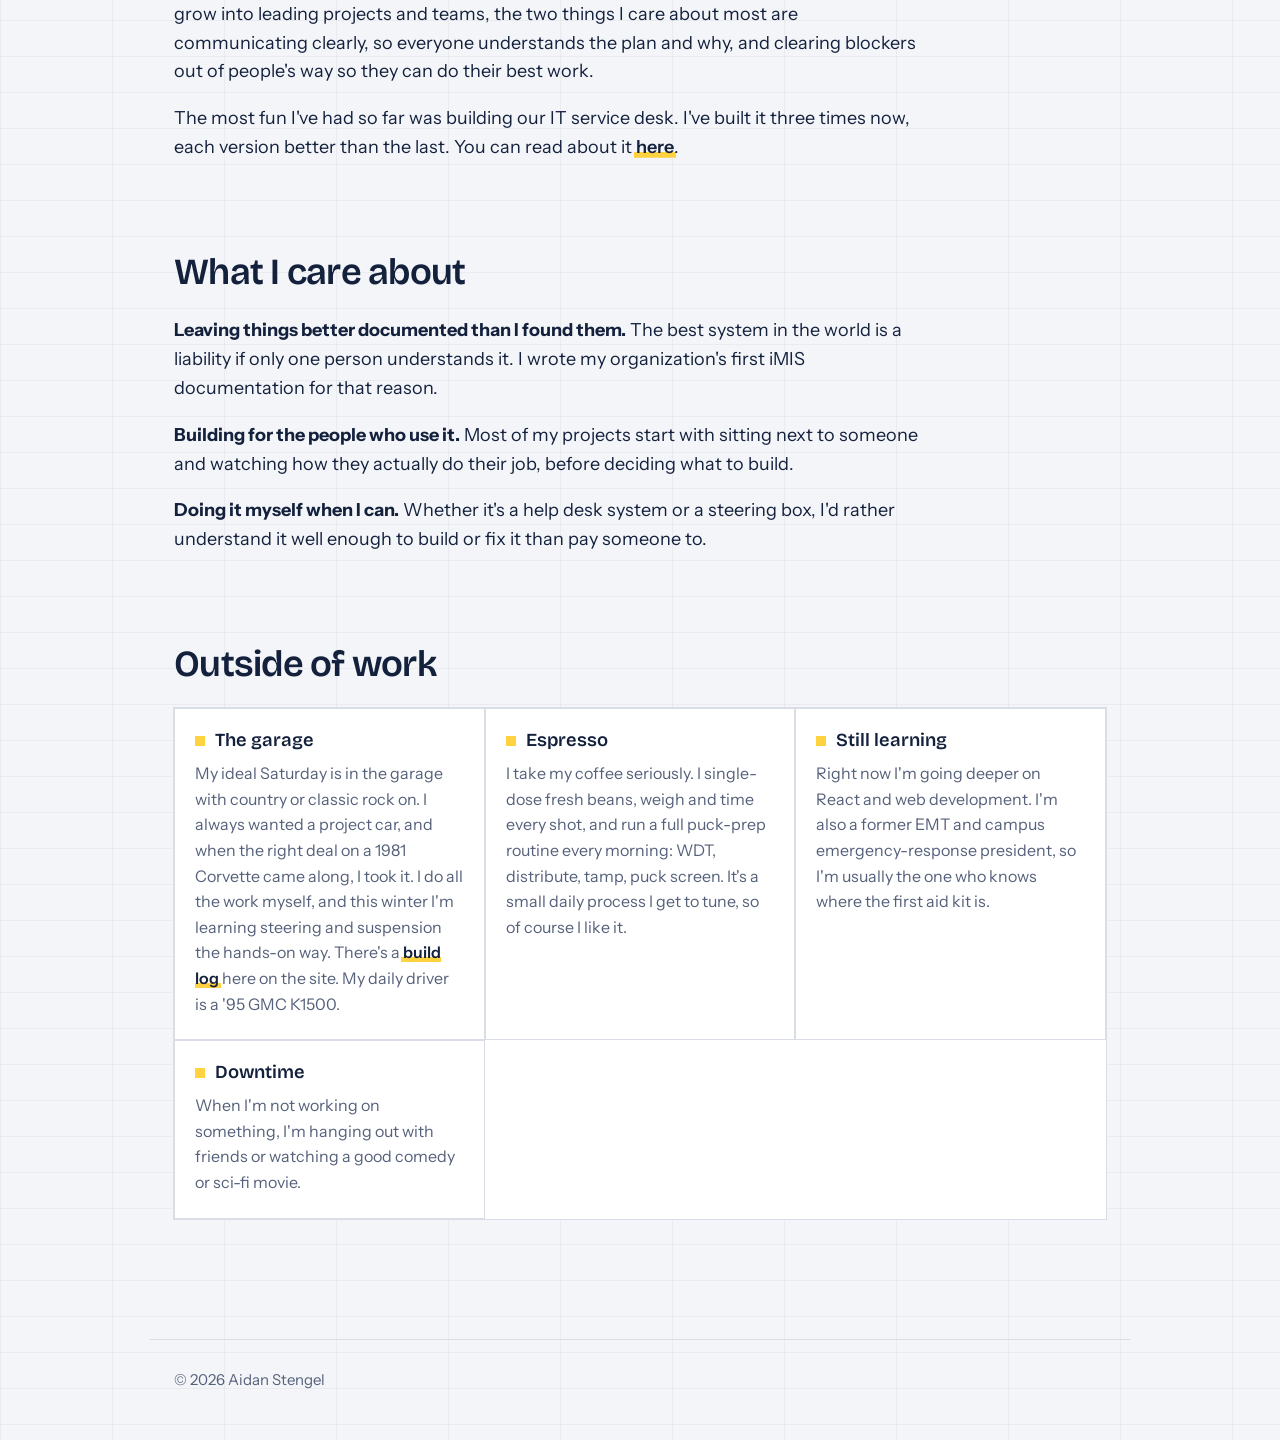
==== commit 17b06a56: "No longer an EMT: About wording, resume certs, glance count Co-Authored-By: Claude Opus 5.5 <noreply" ====
--- a/about/index.html
+++ b/about/index.html
@@ -4,7 +4,7 @@
   <meta charset="utf-8">
   <meta name="viewport" content="width=device-width, initial-scale=1">
   <title>About · Aidan Stengel</title>
-  <meta name="description" content="Who Aidan Stengel is beyond the resume: Eagle Scout, EMT, campus leader, systems builder, Corvette restorer, and espresso nerd from Richmond, Virginia.">
+  <meta name="description" content="Who Aidan Stengel is beyond the resume: Eagle Scout, former EMT, campus leader, systems builder, Corvette restorer, and espresso nerd from Richmond, Virginia.">
   <meta property="og:type" content="profile">
   <meta property="og:site_name" content="Aidan Stengel">
   <meta property="og:title" content="About Aidan Stengel">
@@ -122,7 +122,7 @@
       </div>
       <div>
         <h3>Still learning</h3>
-        <p>Right now I'm going deeper on React and web development. I'm also a certified EMT and a former campus emergency-response president, so I'm usually the one who knows where the first aid kit is.</p>
+        <p>Right now I'm going deeper on React and web development. I'm also a former EMT and campus emergency-response president, so I'm usually the one who knows where the first aid kit is.</p>
       </div>
       <div>
         <h3>Downtime</h3>
